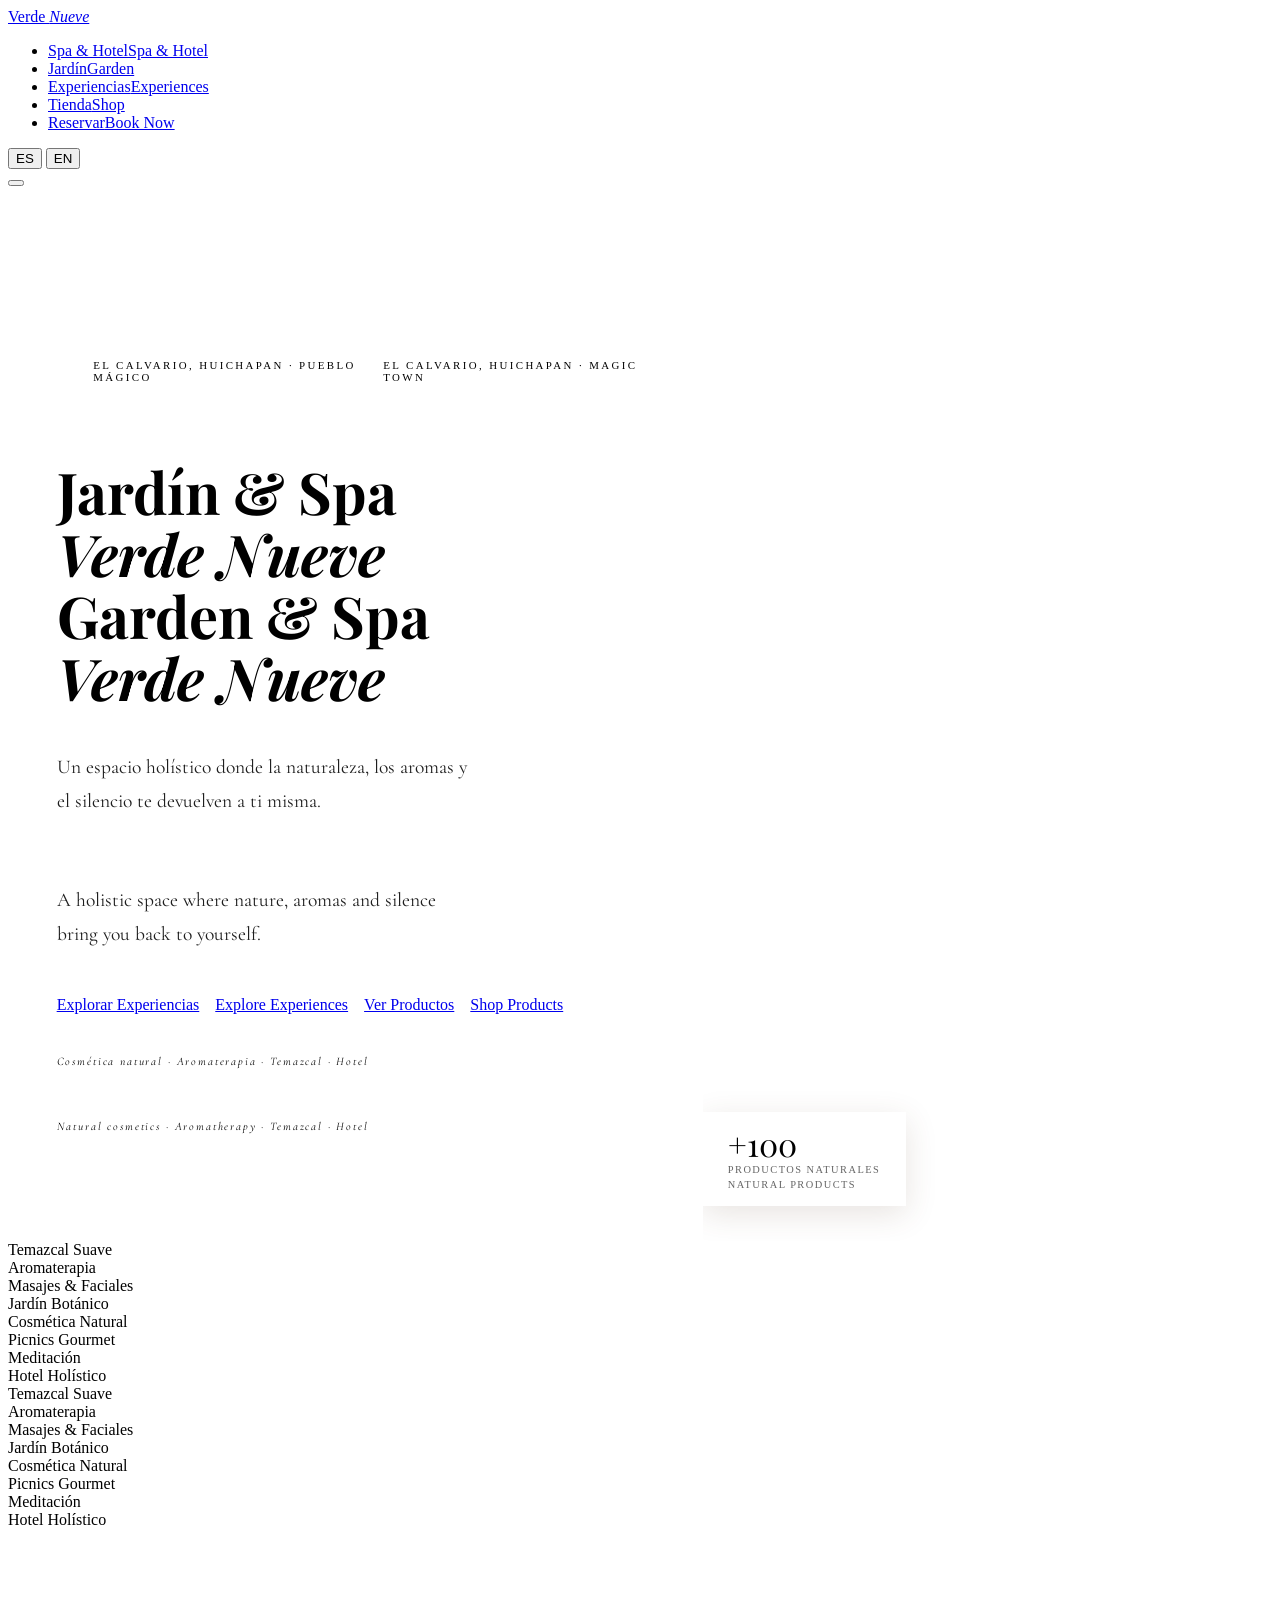
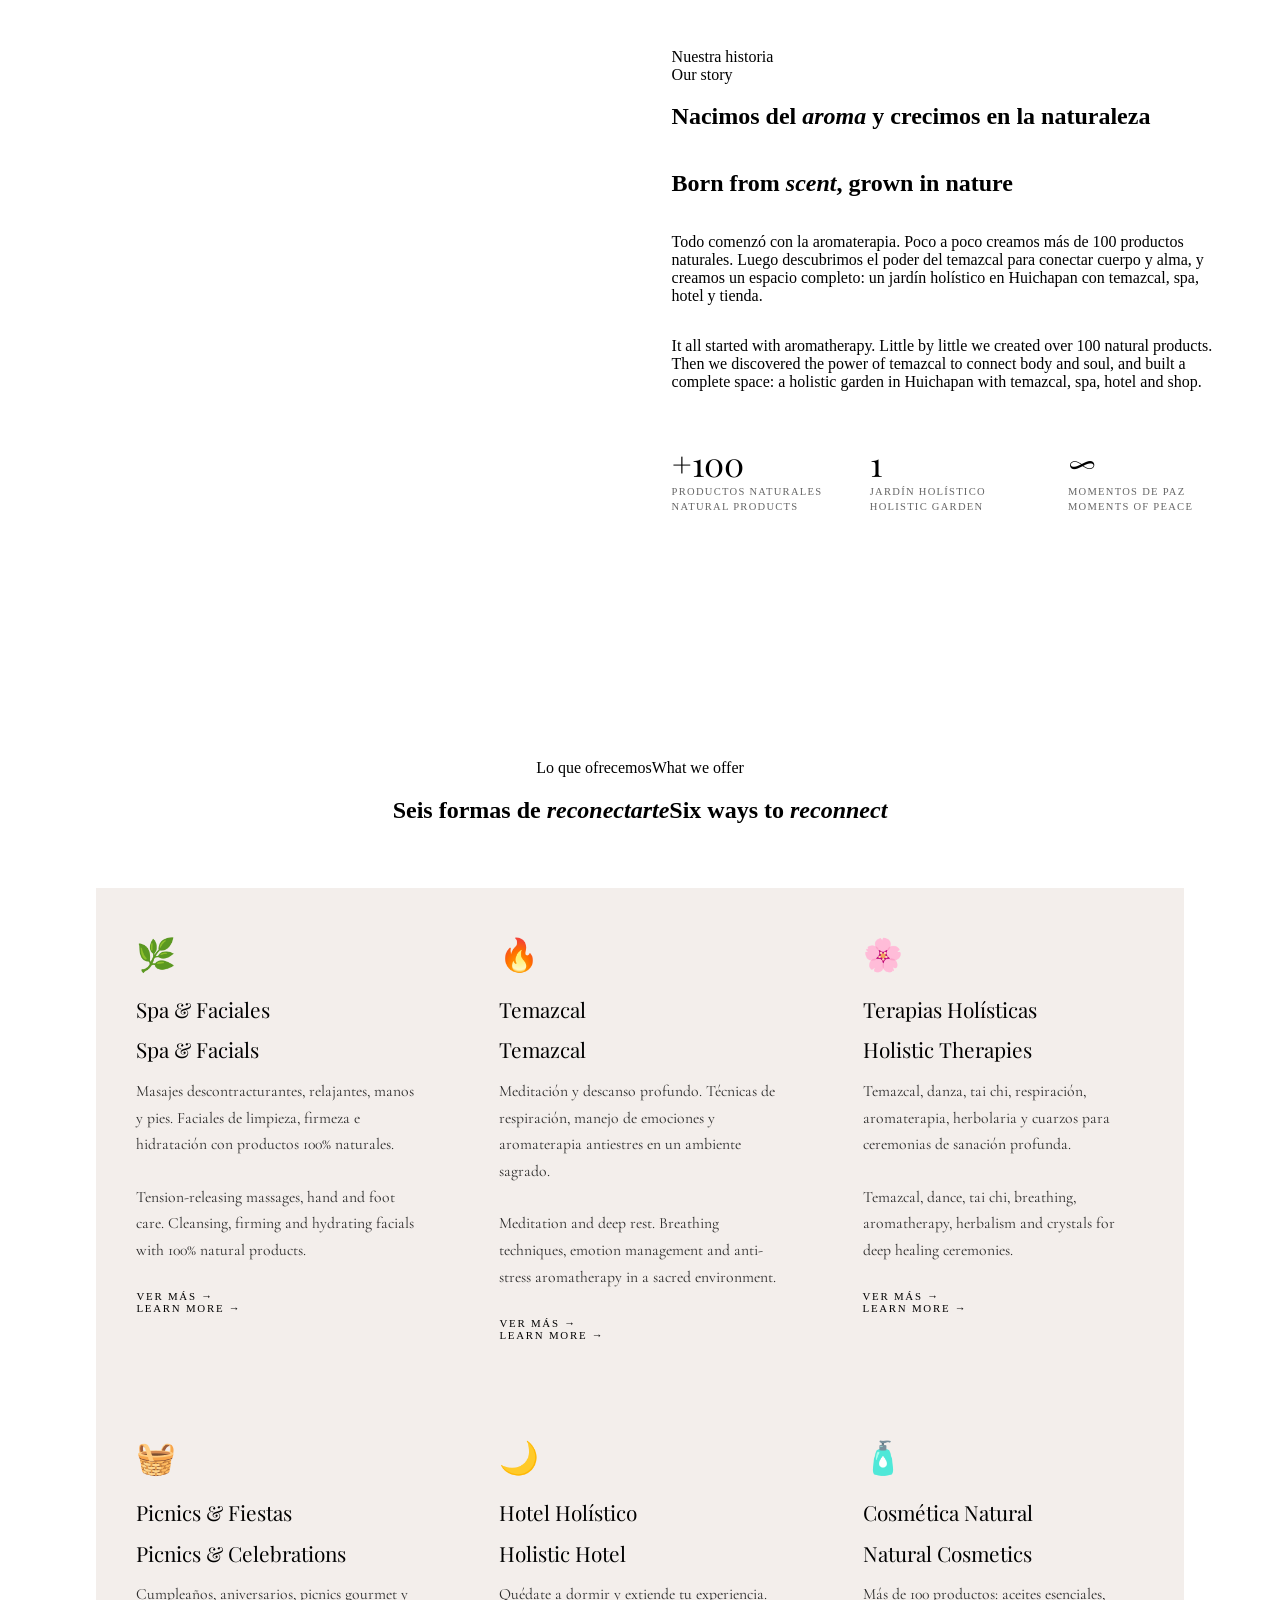
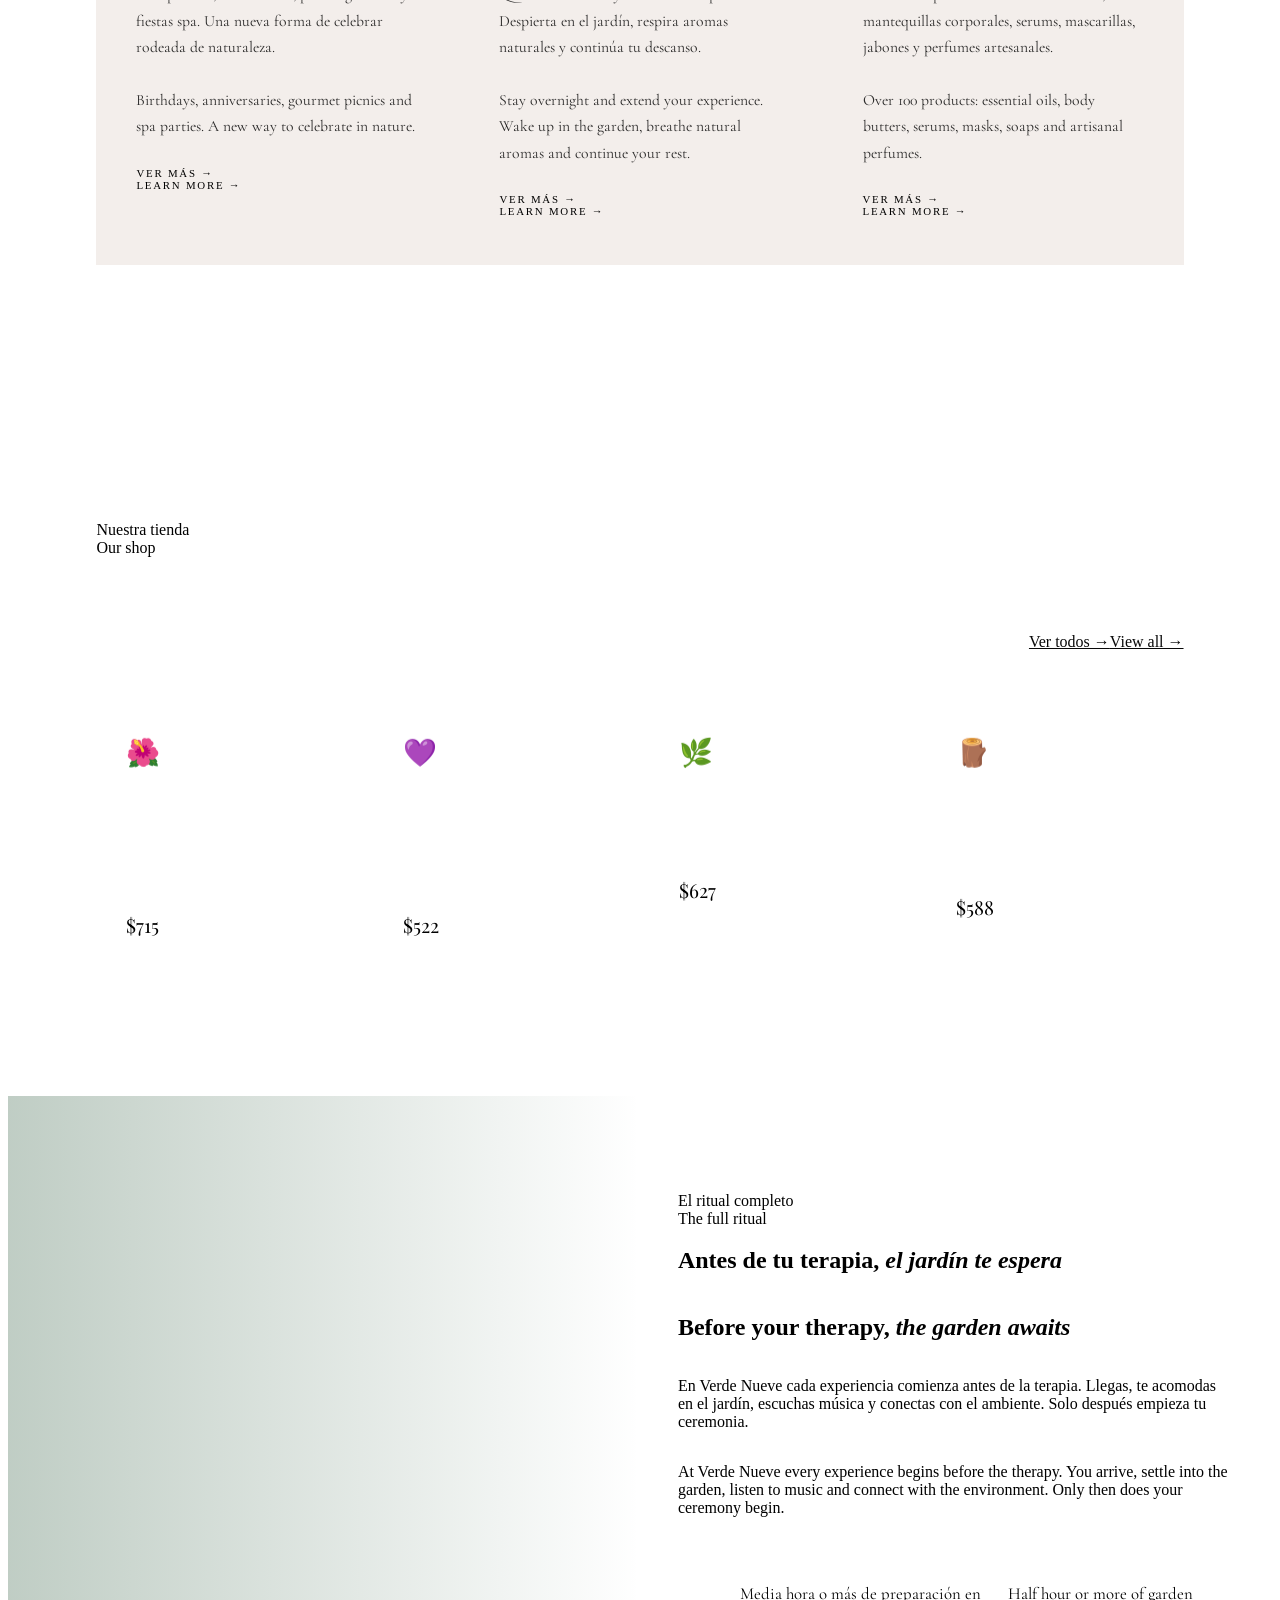
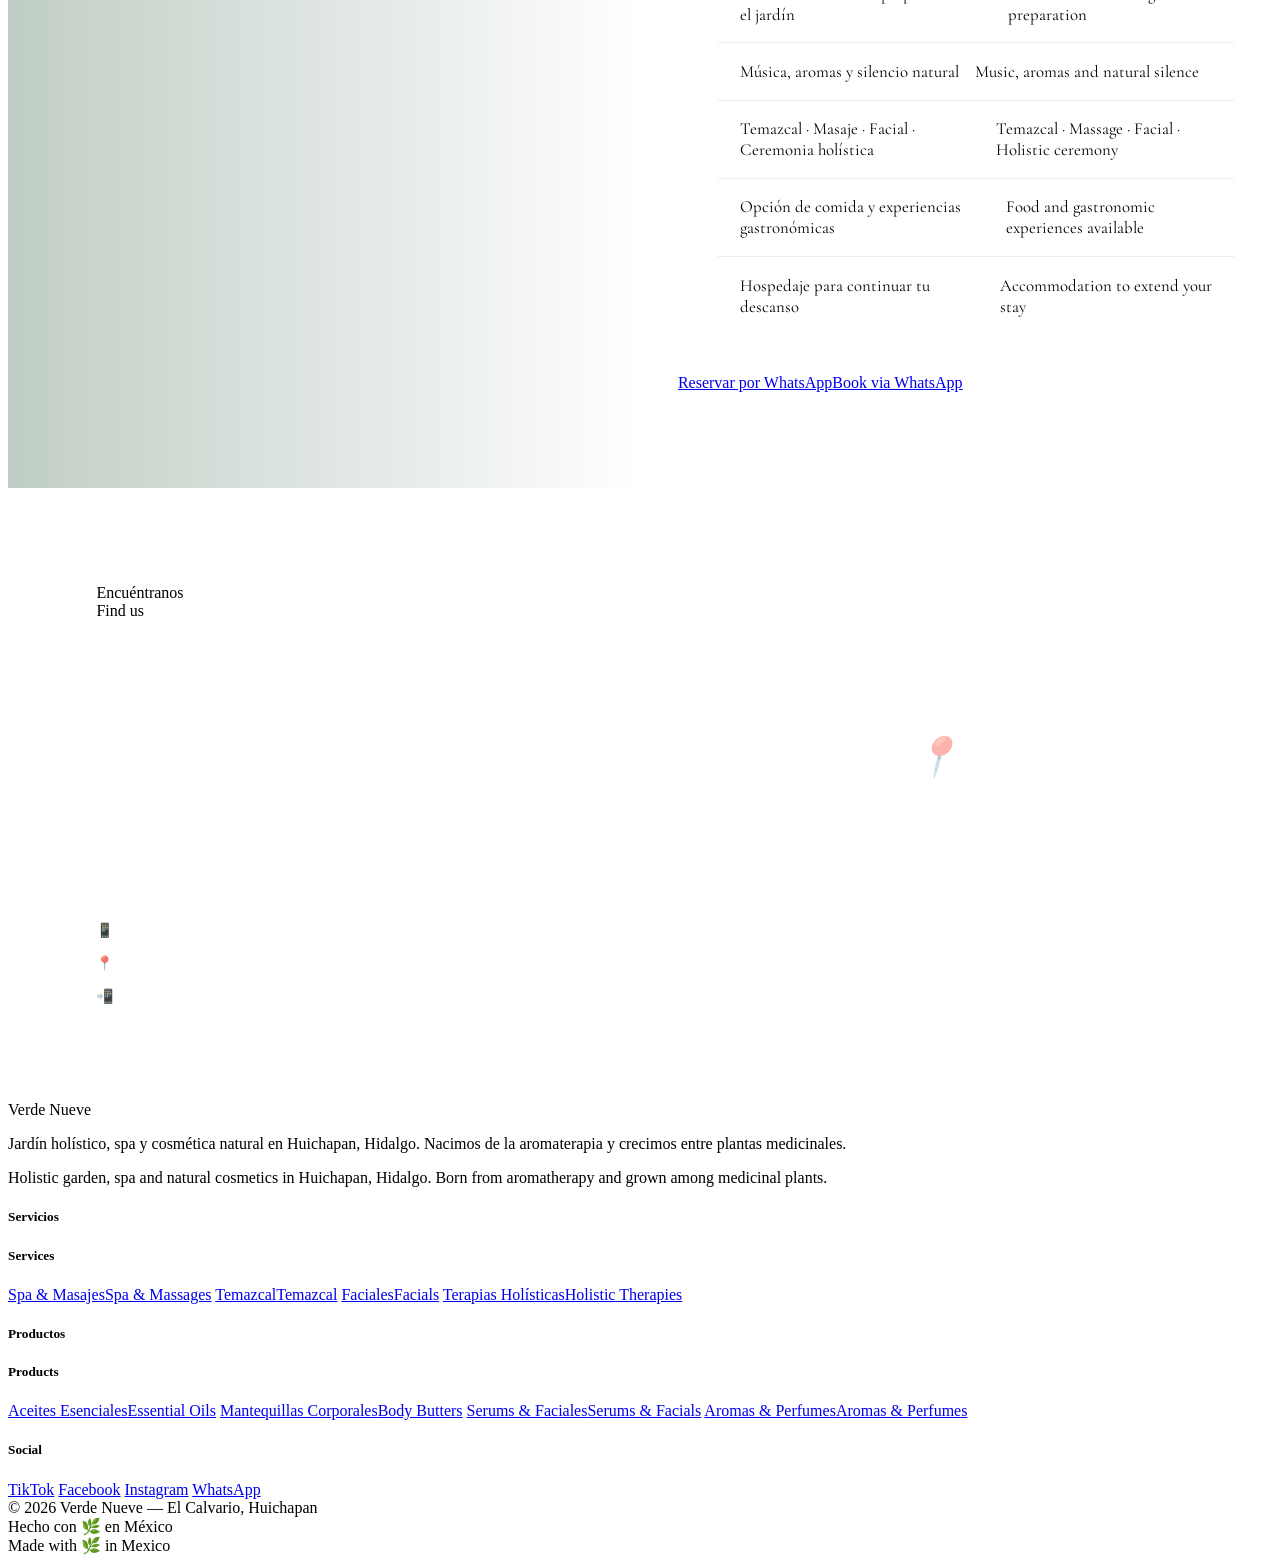
==== files/index.html @ ed1107f2 "Primer commit — Verde Nueve sitio completo con Supabase" ====
<!DOCTYPE html>
<html lang="es">
<head>
<meta charset="UTF-8">
<meta name="viewport" content="width=device-width, initial-scale=1.0">
<title>Verde Nueve — Jardín & Spa Holístico · Huichapan</title>
<link href="https://fonts.googleapis.com/css2?family=Playfair+Display:ital,wght@0,400;0,600;1,400;1,600&family=Cormorant+Garamond:ital,wght@0,300;0,400;1,300&family=Jost:wght@300;400;500&display=swap" rel="stylesheet">
<link rel="stylesheet" href="css/style.css">
<style>
  /* ── HERO ── */
  .hero { min-height: 100vh; display: grid; grid-template-columns: 55% 45%; padding-top: 76px; }
  .hero-left { display: flex; flex-direction: column; justify-content: center; padding: 6rem 4rem 6rem 7%; }
  .eyebrow { display: flex; align-items: center; gap: .8rem; font-size: .68rem; letter-spacing: .22em; text-transform: uppercase; color: var(--tierra); font-weight: 500; margin-bottom: 1.8rem; }
  .eyebrow::before { content: ''; display: inline-block; width: 28px; height: 1px; background: var(--tierra); }
  .hero-title { font-family: 'Playfair Display', serif; font-size: clamp(2.8rem, 4.5vw, 5rem); line-height: 1.08; color: var(--verde); margin-bottom: 1.4rem; }
  .hero-title em { display: block; font-style: italic; color: var(--tierra); }
  .hero-desc { font-family: 'Cormorant Garamond', serif; font-size: 1.22rem; line-height: 1.75; color: var(--cafe); opacity: .88; max-width: 420px; margin-bottom: 2.8rem; }
  .hero-btns { display: flex; gap: 1rem; flex-wrap: wrap; }
  .hero-tagline { margin-top: 2.5rem; font-size: .72rem; letter-spacing: .16em; color: var(--verde-palido); font-family: 'Cormorant Garamond', serif; font-style: italic; }
  .hero-right { position: relative; overflow: hidden; }
  .hero-mosaic { display: grid; grid-template-columns: 1fr 1fr; grid-template-rows: 60% 40%; height: 100%; gap: 4px; }
  .tile { overflow: hidden; background-size: cover; background-position: center; transition: transform .7s ease; }
  .tile:hover { transform: scale(1.04); }
  .tile-a { grid-column: 1; grid-row: 1/3; background-image: url('https://images.unsplash.com/photo-1600334089648-b0d9d3028eb2?w=700&q=80'); }
  .tile-b { background-image: url('https://images.unsplash.com/photo-1540555700478-4be289fbecef?w=500&q=80'); }
  .tile-c { background-image: url('https://images.unsplash.com/photo-1556760544-74068565f05c?w=500&q=80'); }
  .hero-pill { position: absolute; bottom: 2.2rem; left: -1px; background: var(--crema); border: 1px solid var(--arena); padding: 1rem 1.6rem; box-shadow: 0 8px 30px rgba(92,61,46,.14); z-index: 10; }
  .hero-pill .big { font-family: 'Playfair Display', serif; font-size: 2rem; color: var(--tierra); line-height: 1; }
  .hero-pill .small { font-size: .65rem; letter-spacing: .14em; text-transform: uppercase; color: var(--cafe); opacity: .6; margin-top: .25rem; }
  .hero-left .eyebrow   { animation: fadeUp .6s ease .1s both; }
  .hero-left .hero-title { animation: fadeUp .7s ease .2s both; }
  .hero-left .hero-desc  { animation: fadeUp .7s ease .35s both; }
  .hero-left .hero-btns  { animation: fadeUp .7s ease .5s both; }

  /* ── SOBRE ── */
  .sobre { display: grid; grid-template-columns: 1fr 1fr; min-height: 78vh; }
  .sobre-photo { background: url('https://images.unsplash.com/photo-1501854140801-50d01698950b?w=900&q=80') center/cover; position: relative; }
  .sobre-photo-tag { position: absolute; top: 2.5rem; right: 0; background: var(--tierra); color: #fff; padding: .7rem 1.4rem; font-size: .66rem; letter-spacing: .18em; text-transform: uppercase; }
  .sobre-text { background: var(--crema); padding: 6rem 6% 6rem 5%; display: flex; flex-direction: column; justify-content: center; }
  .stats-row { display: grid; grid-template-columns: repeat(3,1fr); gap: 2rem; margin-top: 2.5rem; }
  .stat-num { font-family: 'Playfair Display', serif; font-size: 2.1rem; color: var(--tierra); line-height: 1; }
  .stat-lab { font-size: .66rem; letter-spacing: .12em; text-transform: uppercase; color: var(--cafe); opacity: .6; margin-top: .3rem; }

  /* ── SERVICIOS ── */
  .servicios { padding: 8rem 7%; background: var(--hueso); }
  .servicios-header { text-align: center; margin-bottom: 4rem; }
  .service-grid { display: grid; grid-template-columns: repeat(3,1fr); gap: 2px; background: rgba(139,94,60,.1); }
  .service-card { background: var(--hueso); padding: 3rem 2.5rem; cursor: pointer; position: relative; overflow: hidden; text-decoration: none; color: inherit; display: block; }
  .service-card::before { content: ''; position: absolute; inset: 0; background: var(--verde); transform: scaleY(0); transform-origin: bottom; transition: transform .4s ease; z-index: 0; }
  .service-card:hover::before { transform: scaleY(1); }
  .service-card > * { position: relative; z-index: 1; }
  .service-card:hover .s-icon { color: var(--arena); }
  .service-card:hover .s-name { color: #fff; }
  .service-card:hover .s-desc { color: rgba(255,255,255,.72); opacity: 1; }
  .service-card:hover .s-more { color: var(--arena); }
  .s-icon { font-size: 2rem; margin-bottom: 1.3rem; color: var(--verde-palido); transition: color .35s; }
  .s-name { font-family: 'Playfair Display', serif; font-size: 1.3rem; color: var(--verde); margin-bottom: .8rem; transition: color .35s; }
  .s-desc { font-family: 'Cormorant Garamond', serif; font-size: .98rem; line-height: 1.7; color: var(--cafe); opacity: .82; margin-bottom: 1.6rem; transition: color .35s; }
  .s-more { font-size: .68rem; letter-spacing: .16em; text-transform: uppercase; color: var(--tierra); transition: color .35s; }

  /* ── PRODUCTOS ── */
  .productos { background: var(--verde); padding: 8rem 7%; position: relative; overflow: hidden; }
  .productos::after { content: ''; position: absolute; top: -80px; right: -80px; width: 400px; height: 400px; border-radius: 50%; background: rgba(255,255,255,.03); pointer-events: none; }
  .productos-header { display: flex; justify-content: space-between; align-items: flex-end; margin-bottom: 3.5rem; }
  .productos-header .section-eyebrow { color: var(--arena); }
  .productos-header .section-eyebrow::before { background: var(--arena); }
  .productos-header .section-title { color: #fff; margin-bottom: 0; }
  .productos-header .section-title em { color: var(--arena); }
  .prod-grid { display: grid; grid-template-columns: repeat(4,1fr); gap: 1.2rem; }
  .prod-card { background: rgba(255,255,255,.06); border: 1px solid rgba(255,255,255,.1); padding: 1.8rem; cursor: pointer; transition: all .3s; }
  .prod-card:hover { background: rgba(255,255,255,.12); transform: translateY(-4px); }
  .prod-emoji { font-size: 1.7rem; margin-bottom: .9rem; }
  .prod-name { font-family: 'Playfair Display', serif; font-size: 1rem; color: #fff; margin-bottom: .4rem; }
  .prod-uso { font-size: .72rem; color: rgba(255,255,255,.52); line-height: 1.5; margin-bottom: 1rem; }
  .prod-price { font-family: 'Playfair Display', serif; font-size: 1.2rem; color: var(--arena); }

  /* ── EXPERIENCIA ── */
  .experiencia { display: grid; grid-template-columns: 1fr 1fr; min-height: 68vh; }
  .exp-photo { background: url('https://images.unsplash.com/photo-1544161515-4ab6ce6db874?w=900&q=80') center/cover; position: relative; }
  .exp-photo::after { content: ''; position: absolute; inset: 0; background: linear-gradient(to right, rgba(45,90,61,.3), transparent); }
  .exp-text { background: var(--crema); padding: 6rem 6%; display: flex; flex-direction: column; justify-content: center; }
  .ritual-list { list-style: none; margin: 2rem 0 2.5rem; }
  .ritual-list li { display: flex; align-items: flex-start; gap: 1rem; padding: 1.1rem 0; border-bottom: 1px solid rgba(139,94,60,.12); font-family: 'Cormorant Garamond', serif; font-size: 1.05rem; color: var(--cafe); }
  .ritual-list li:last-child { border-bottom: none; }
  .ritual-dot { width: 6px; height: 6px; border-radius: 50%; background: var(--tierra); margin-top: 8px; flex-shrink: 0; }

  /* ── CONTACTO ── */
  .contacto { background: var(--cafe); display: grid; grid-template-columns: 1fr 1fr; gap: 6rem; padding: 6rem 7%; align-items: center; }
  .contacto .section-eyebrow { color: var(--arena); }
  .contacto .section-eyebrow::before { background: var(--arena); }
  .contacto .section-title { color: #fff; }
  .contacto .section-title em { color: var(--arena); }
  .contact-desc { font-family: 'Cormorant Garamond', serif; font-size: 1.08rem; color: rgba(255,255,255,.68); line-height: 1.8; margin-bottom: 2rem; }
  .contact-items { display: flex; flex-direction: column; gap: 1rem; }
  .contact-item { display: flex; align-items: center; gap: 1rem; color: rgba(255,255,255,.75); font-size: .88rem; }
  .map-box { height: 320px; border: 1px solid rgba(255,255,255,.1); background: rgba(255,255,255,.04); display: flex; flex-direction: column; align-items: center; justify-content: center; gap: 1rem; cursor: pointer; transition: all .3s; border-radius: 2px; color: rgba(255,255,255,.4); font-family: 'Cormorant Garamond', serif; font-style: italic; font-size: 1.05rem; }
  .map-box:hover { background: rgba(255,255,255,.08); color: rgba(255,255,255,.75); }
  .map-box .pin { font-size: 2.4rem; }

  /* ── RESPONSIVE ── */
  @media (max-width: 900px) {
    .hero, .sobre, .experiencia, .contacto { grid-template-columns: 1fr; }
    .hero-right { min-height: 55vw; }
    .hero-left { padding: 4rem 6%; }
    .service-grid { grid-template-columns: 1fr 1fr; }
    .prod-grid { grid-template-columns: 1fr 1fr; }
  }
  @media (max-width: 600px) {
    .service-grid, .prod-grid { grid-template-columns: 1fr; }
  }
</style>
</head>
<body>

<!-- ── NAV ── -->
<nav>
  <a href="index.html" class="nav-logo">Verde <em>Nueve</em></a>
  <ul class="nav-links">
    <li><a href="spa-hotel.html" class="es">Spa & Hotel</a><a href="spa-hotel.html" class="en">Spa & Hotel</a></li>
    <li><a href="jardin.html" class="es">Jardín</a><a href="jardin.html" class="en">Garden</a></li>
    <li><a href="experiencias.html" class="es">Experiencias</a><a href="experiencias.html" class="en">Experiences</a></li>
    <li><a href="tienda.html" class="es">Tienda</a><a href="tienda.html" class="en">Shop</a></li>
    <li><a href="https://wa.me/5554071775" class="btn-reservar es">Reservar</a><a href="https://wa.me/5554071775" class="btn-reservar en">Book Now</a></li>
  </ul>
  <div class="lang-toggle">
    <button data-lang="es" onclick="setLang('es')">ES</button>
    <button data-lang="en" onclick="setLang('en')">EN</button>
  </div>
  <button class="nav-burger" aria-label="Menú"><span></span><span></span><span></span></button>
</nav>

<!-- ── HERO ── -->
<section class="hero">
  <div class="hero-left">
    <div class="eyebrow">
      <span class="es" data-vn="hero.eyebrow_es">El Calvario, Huichapan · Pueblo Mágico</span>
      <span class="en" data-vn="hero.eyebrow_en">El Calvario, Huichapan · Magic Town</span>
    </div>
    <h1 class="hero-title">
      <span class="es" data-vn="hero.title_es">Jardín & Spa<em>Verde Nueve</em></span>
      <span class="en" data-vn="hero.title_en">Garden & Spa<em>Verde Nueve</em></span>
    </h1>
    <p class="hero-desc es" data-vn="hero.desc_es">Un espacio holístico donde la naturaleza, los aromas y el silencio te devuelven a ti misma.</p>
    <p class="hero-desc en" data-vn="hero.desc_en">A holistic space where nature, aromas and silence bring you back to yourself.</p>
    <div class="hero-btns">
      <a href="experiencias.html" class="btn-prim es">Explorar Experiencias</a>
      <a href="experiencias.html" class="btn-prim en">Explore Experiences</a>
      <a href="tienda.html" class="btn-ghost es">Ver Productos</a>
      <a href="tienda.html" class="btn-ghost en">Shop Products</a>
    </div>
    <p class="hero-tagline es" data-vn="hero.tagline_es">Cosmética natural · Aromaterapia · Temazcal · Hotel</p>
    <p class="hero-tagline en" data-vn="hero.tagline_en">Natural cosmetics · Aromatherapy · Temazcal · Hotel</p>
  </div>
  <div class="hero-right">
    <div class="hero-mosaic">
      <div class="tile tile-a"></div>
      <div class="tile tile-b"></div>
      <div class="tile tile-c"></div>
    </div>
    <div class="hero-pill">
      <div class="big">+100</div>
      <div class="small es">Productos naturales</div>
      <div class="small en">Natural products</div>
    </div>
  </div>
</section>

<!-- ── MARQUEE ── -->
<div class="marquee-wrap">
  <div class="marquee-track">
    <div class="marquee-item">Temazcal Suave</div><div class="marquee-item">Aromaterapia</div>
    <div class="marquee-item">Masajes &amp; Faciales</div><div class="marquee-item">Jardín Botánico</div>
    <div class="marquee-item">Cosmética Natural</div><div class="marquee-item">Picnics Gourmet</div>
    <div class="marquee-item">Meditación</div><div class="marquee-item">Hotel Holístico</div>
    <div class="marquee-item">Temazcal Suave</div><div class="marquee-item">Aromaterapia</div>
    <div class="marquee-item">Masajes &amp; Faciales</div><div class="marquee-item">Jardín Botánico</div>
    <div class="marquee-item">Cosmética Natural</div><div class="marquee-item">Picnics Gourmet</div>
    <div class="marquee-item">Meditación</div><div class="marquee-item">Hotel Holístico</div>
  </div>
</div>

<!-- ── SOBRE ── -->
<section class="sobre" id="sobre">
  <div class="sobre-photo">
    <div class="sobre-photo-tag es">Desde Huichapan</div>
    <div class="sobre-photo-tag en">From Huichapan</div>
  </div>
  <div class="sobre-text">
    <div class="section-eyebrow es fade-up">Nuestra historia</div>
    <div class="section-eyebrow en fade-up">Our story</div>
    <h2 class="section-title fade-up es">Nacimos del <em>aroma</em> y crecimos en la naturaleza</h2>
    <h2 class="section-title fade-up en">Born from <em>scent</em>, grown in nature</h2>
    <p class="section-body fade-up es">Todo comenzó con la aromaterapia. Poco a poco creamos más de 100 productos naturales. Luego descubrimos el poder del temazcal para conectar cuerpo y alma, y creamos un espacio completo: un jardín holístico en Huichapan con temazcal, spa, hotel y tienda.</p>
    <p class="section-body fade-up en">It all started with aromatherapy. Little by little we created over 100 natural products. Then we discovered the power of temazcal to connect body and soul, and built a complete space: a holistic garden in Huichapan with temazcal, spa, hotel and shop.</p>
    <div class="stats-row fade-up">
      <div><div class="stat-num">+100</div><div class="stat-lab es">Productos naturales</div><div class="stat-lab en">Natural products</div></div>
      <div><div class="stat-num">1</div><div class="stat-lab es">Jardín holístico</div><div class="stat-lab en">Holistic garden</div></div>
      <div><div class="stat-num">∞</div><div class="stat-lab es">Momentos de paz</div><div class="stat-lab en">Moments of peace</div></div>
    </div>
  </div>
</section>

<!-- ── SERVICIOS ── -->
<section class="servicios" id="servicios">
  <div class="servicios-header">
    <div class="section-eyebrow fade-up" style="justify-content:center"><span class="es">Lo que ofrecemos</span><span class="en">What we offer</span></div>
    <h2 class="section-title fade-up" style="text-align:center"><span class="es">Seis formas de <em>reconectarte</em></span><span class="en">Six ways to <em>reconnect</em></span></h2>
  </div>
  <div class="service-grid">
    <a href="spa-hotel.html" class="service-card"><div class="s-icon">🌿</div><div class="s-name es">Spa & Faciales</div><div class="s-name en">Spa & Facials</div><p class="s-desc es">Masajes descontracturantes, relajantes, manos y pies. Faciales de limpieza, firmeza e hidratación con productos 100% naturales.</p><p class="s-desc en">Tension-releasing massages, hand and foot care. Cleansing, firming and hydrating facials with 100% natural products.</p><div class="s-more es">Ver más →</div><div class="s-more en">Learn more →</div></a>
    <a href="experiencias.html" class="service-card"><div class="s-icon">🔥</div><div class="s-name es">Temazcal</div><div class="s-name en">Temazcal</div><p class="s-desc es">Meditación y descanso profundo. Técnicas de respiración, manejo de emociones y aromaterapia antiestres en un ambiente sagrado.</p><p class="s-desc en">Meditation and deep rest. Breathing techniques, emotion management and anti-stress aromatherapy in a sacred environment.</p><div class="s-more es">Ver más →</div><div class="s-more en">Learn more →</div></a>
    <a href="experiencias.html" class="service-card"><div class="s-icon">🌸</div><div class="s-name es">Terapias Holísticas</div><div class="s-name en">Holistic Therapies</div><p class="s-desc es">Temazcal, danza, tai chi, respiración, aromaterapia, herbolaria y cuarzos para ceremonias de sanación profunda.</p><p class="s-desc en">Temazcal, dance, tai chi, breathing, aromatherapy, herbalism and crystals for deep healing ceremonies.</p><div class="s-more es">Ver más →</div><div class="s-more en">Learn more →</div></a>
    <a href="experiencias.html" class="service-card"><div class="s-icon">🧺</div><div class="s-name es">Picnics & Fiestas</div><div class="s-name en">Picnics & Celebrations</div><p class="s-desc es">Cumpleaños, aniversarios, picnics gourmet y fiestas spa. Una nueva forma de celebrar rodeada de naturaleza.</p><p class="s-desc en">Birthdays, anniversaries, gourmet picnics and spa parties. A new way to celebrate in nature.</p><div class="s-more es">Ver más →</div><div class="s-more en">Learn more →</div></a>
    <a href="spa-hotel.html" class="service-card"><div class="s-icon">🌙</div><div class="s-name es">Hotel Holístico</div><div class="s-name en">Holistic Hotel</div><p class="s-desc es">Quédate a dormir y extiende tu experiencia. Despierta en el jardín, respira aromas naturales y continúa tu descanso.</p><p class="s-desc en">Stay overnight and extend your experience. Wake up in the garden, breathe natural aromas and continue your rest.</p><div class="s-more es">Ver más →</div><div class="s-more en">Learn more →</div></a>
    <a href="tienda.html" class="service-card"><div class="s-icon">🧴</div><div class="s-name es">Cosmética Natural</div><div class="s-name en">Natural Cosmetics</div><p class="s-desc es">Más de 100 productos: aceites esenciales, mantequillas corporales, serums, mascarillas, jabones y perfumes artesanales.</p><p class="s-desc en">Over 100 products: essential oils, body butters, serums, masks, soaps and artisanal perfumes.</p><div class="s-more es">Ver más →</div><div class="s-more en">Learn more →</div></a>
  </div>
</section>

<!-- ── PRODUCTOS DESTACADOS ── -->
<section class="productos" id="tienda">
  <div class="productos-header">
    <div>
      <div class="section-eyebrow es">Nuestra tienda</div>
      <div class="section-eyebrow en">Our shop</div>
      <h2 class="section-title es">Aceites esenciales <em>destacados</em></h2>
      <h2 class="section-title en">Featured <em>essential oils</em></h2>
    </div>
    <a href="tienda.html" class="btn-ghost" style="border-color:var(--arena);color:var(--arena)"><span class="es">Ver todos →</span><span class="en">View all →</span></a>
  </div>
  <div class="prod-grid">
    <div class="prod-card"><div class="prod-emoji">🌺</div><div class="prod-name">Ylang Ylang</div><div class="prod-uso es">Equilibrante, ansiedad, menopausia, piel madura</div><div class="prod-uso en">Balancing, anxiety, menopause, mature skin</div><div class="prod-price">$715</div></div>
    <div class="prod-card"><div class="prod-emoji">💜</div><div class="prod-name">Lavanda</div><div class="prod-uso es">Ansiedad, quemaduras, depresión, repelente</div><div class="prod-uso en">Anxiety, burns, depression, insect repellent</div><div class="prod-price">$522</div></div>
    <div class="prod-card"><div class="prod-emoji">🌿</div><div class="prod-name">Pachulí</div><div class="prod-uso es">Afrodisiaco, libido, meditación, dermatitis</div><div class="prod-uso en">Aphrodisiac, libido, meditation, dermatitis</div><div class="prod-price">$627</div></div>
    <div class="prod-card"><div class="prod-emoji">🪵</div><div class="prod-name">Mirra</div><div class="prod-uso es">Cosmética, antioxidante, sistema inmunológico</div><div class="prod-uso en">Cosmetics, antioxidant, immune system</div><div class="prod-price">$588</div></div>
  </div>
</section>

<!-- ── EXPERIENCIA RITUAL ── -->
<section class="experiencia" id="experiencias">
  <div class="exp-photo"></div>
  <div class="exp-text">
    <div class="section-eyebrow fade-up es">El ritual completo</div>
    <div class="section-eyebrow fade-up en">The full ritual</div>
    <h2 class="section-title fade-up es">Antes de tu terapia, <em>el jardín te espera</em></h2>
    <h2 class="section-title fade-up en">Before your therapy, <em>the garden awaits</em></h2>
    <p class="section-body fade-up es">En Verde Nueve cada experiencia comienza antes de la terapia. Llegas, te acomodas en el jardín, escuchas música y conectas con el ambiente. Solo después empieza tu ceremonia.</p>
    <p class="section-body fade-up en">At Verde Nueve every experience begins before the therapy. You arrive, settle into the garden, listen to music and connect with the environment. Only then does your ceremony begin.</p>
    <ul class="ritual-list">
      <li><div class="ritual-dot"></div><span class="es">Media hora o más de preparación en el jardín</span><span class="en">Half hour or more of garden preparation</span></li>
      <li><div class="ritual-dot"></div><span class="es">Música, aromas y silencio natural</span><span class="en">Music, aromas and natural silence</span></li>
      <li><div class="ritual-dot"></div><span class="es">Temazcal · Masaje · Facial · Ceremonia holística</span><span class="en">Temazcal · Massage · Facial · Holistic ceremony</span></li>
      <li><div class="ritual-dot"></div><span class="es">Opción de comida y experiencias gastronómicas</span><span class="en">Food and gastronomic experiences available</span></li>
      <li><div class="ritual-dot"></div><span class="es">Hospedaje para continuar tu descanso</span><span class="en">Accommodation to extend your stay</span></li>
    </ul>
    <a href="https://wa.me/5554071775" class="btn-prim" style="align-self:flex-start"><span class="es">Reservar por WhatsApp</span><span class="en">Book via WhatsApp</span></a>
  </div>
</section>

<!-- ── CONTACTO ── -->
<section class="contacto" id="contacto">
  <div>
    <div class="section-eyebrow es">Encuéntranos</div>
    <div class="section-eyebrow en">Find us</div>
    <h2 class="section-title es">En el corazón de un <em>pueblo mágico</em></h2>
    <h2 class="section-title en">In the heart of a <em>magic town</em></h2>
    <p class="contact-desc es">El Calvario, Huichapan, Hidalgo. Un jardín holístico rodeado de plantas medicinales, aromas y silencio — a unas horas de la Ciudad de México.</p>
    <p class="contact-desc en">El Calvario, Huichapan, Hidalgo. A holistic garden surrounded by medicinal plants, aromas and silence — a few hours from Mexico City.</p>
    <div class="contact-items">
      <div class="contact-item"><span>📱</span>(55) 5407 1775 — WhatsApp</div>
      <div class="contact-item"><span>📍</span>El Calvario, Huichapan, Hidalgo</div>
      <div class="contact-item"><span>📲</span>@VerdeNueve — TikTok · Facebook · Instagram</div>
    </div>
  </div>
  <div class="map-box" onclick="window.open('https://maps.google.com/?q=Huichapan+Hidalgo','_blank')">
    <div class="pin">📍</div>
    <span class="es">Ver en Google Maps</span>
    <span class="en">View on Google Maps</span>
  </div>
</section>

<!-- ── FOOTER ── -->
<footer>
  <div class="footer-grid">
    <div>
      <div class="footer-brand">Verde Nueve</div>
      <p class="footer-bio es">Jardín holístico, spa y cosmética natural en Huichapan, Hidalgo. Nacimos de la aromaterapia y crecimos entre plantas medicinales.</p>
      <p class="footer-bio en">Holistic garden, spa and natural cosmetics in Huichapan, Hidalgo. Born from aromatherapy and grown among medicinal plants.</p>
    </div>
    <div class="footer-col">
      <h5 class="es">Servicios</h5><h5 class="en">Services</h5>
      <a href="spa-hotel.html"><span class="es">Spa & Masajes</span><span class="en">Spa & Massages</span></a>
      <a href="experiencias.html"><span class="es">Temazcal</span><span class="en">Temazcal</span></a>
      <a href="spa-hotel.html"><span class="es">Faciales</span><span class="en">Facials</span></a>
      <a href="experiencias.html"><span class="es">Terapias Holísticas</span><span class="en">Holistic Therapies</span></a>
    </div>
    <div class="footer-col">
      <h5 class="es">Productos</h5><h5 class="en">Products</h5>
      <a href="tienda.html"><span class="es">Aceites Esenciales</span><span class="en">Essential Oils</span></a>
      <a href="tienda.html"><span class="es">Mantequillas Corporales</span><span class="en">Body Butters</span></a>
      <a href="tienda.html"><span class="es">Serums & Faciales</span><span class="en">Serums & Facials</span></a>
      <a href="tienda.html"><span class="es">Aromas & Perfumes</span><span class="en">Aromas & Perfumes</span></a>
    </div>
    <div class="footer-col">
      <h5>Social</h5>
      <a href="#">TikTok</a>
      <a href="#">Facebook</a>
      <a href="#">Instagram</a>
      <a href="https://wa.me/5554071775">WhatsApp</a>
    </div>
  </div>
  <div class="footer-bottom">
    <div>© 2026 Verde Nueve — El Calvario, Huichapan</div>
    <div class="es">Hecho con 🌿 en México</div>
    <div class="en">Made with 🌿 in Mexico</div>
  </div>
</footer>


<script src="js/main.js"></script>
</body>
</html>
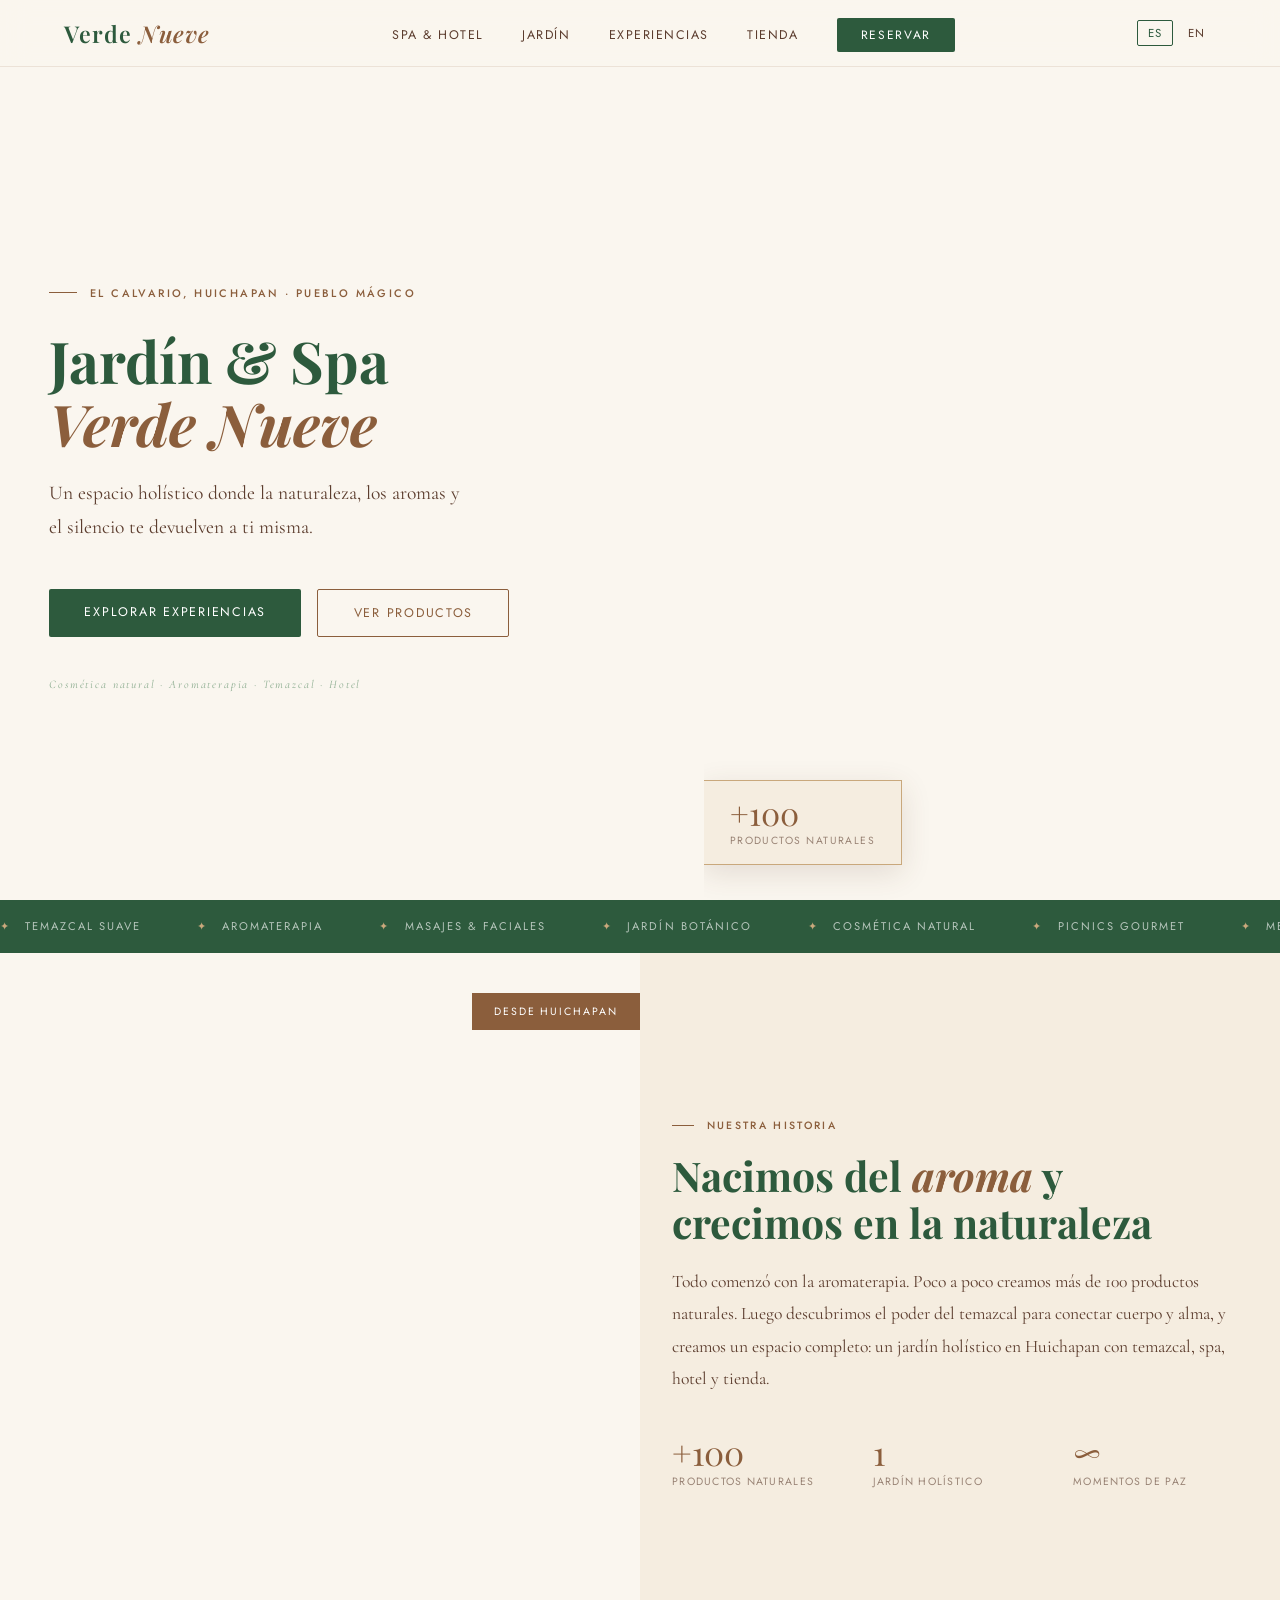
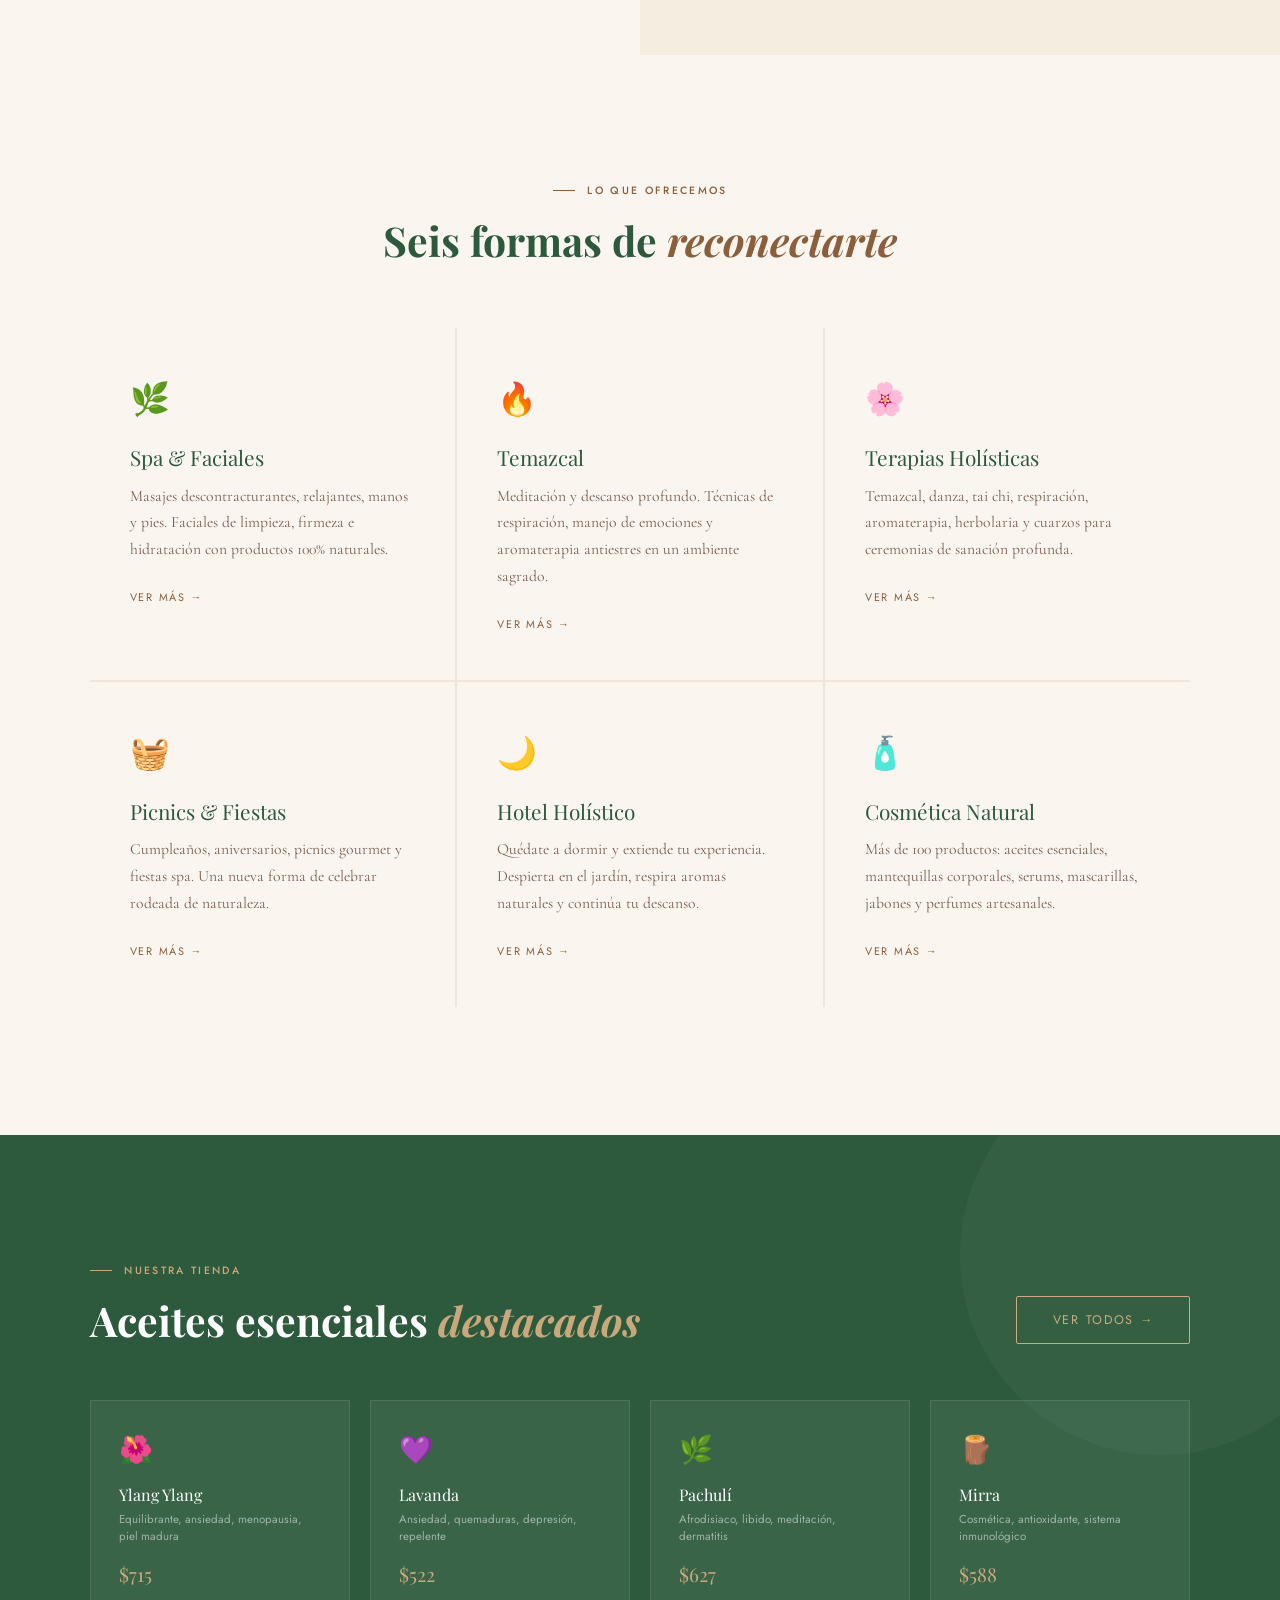
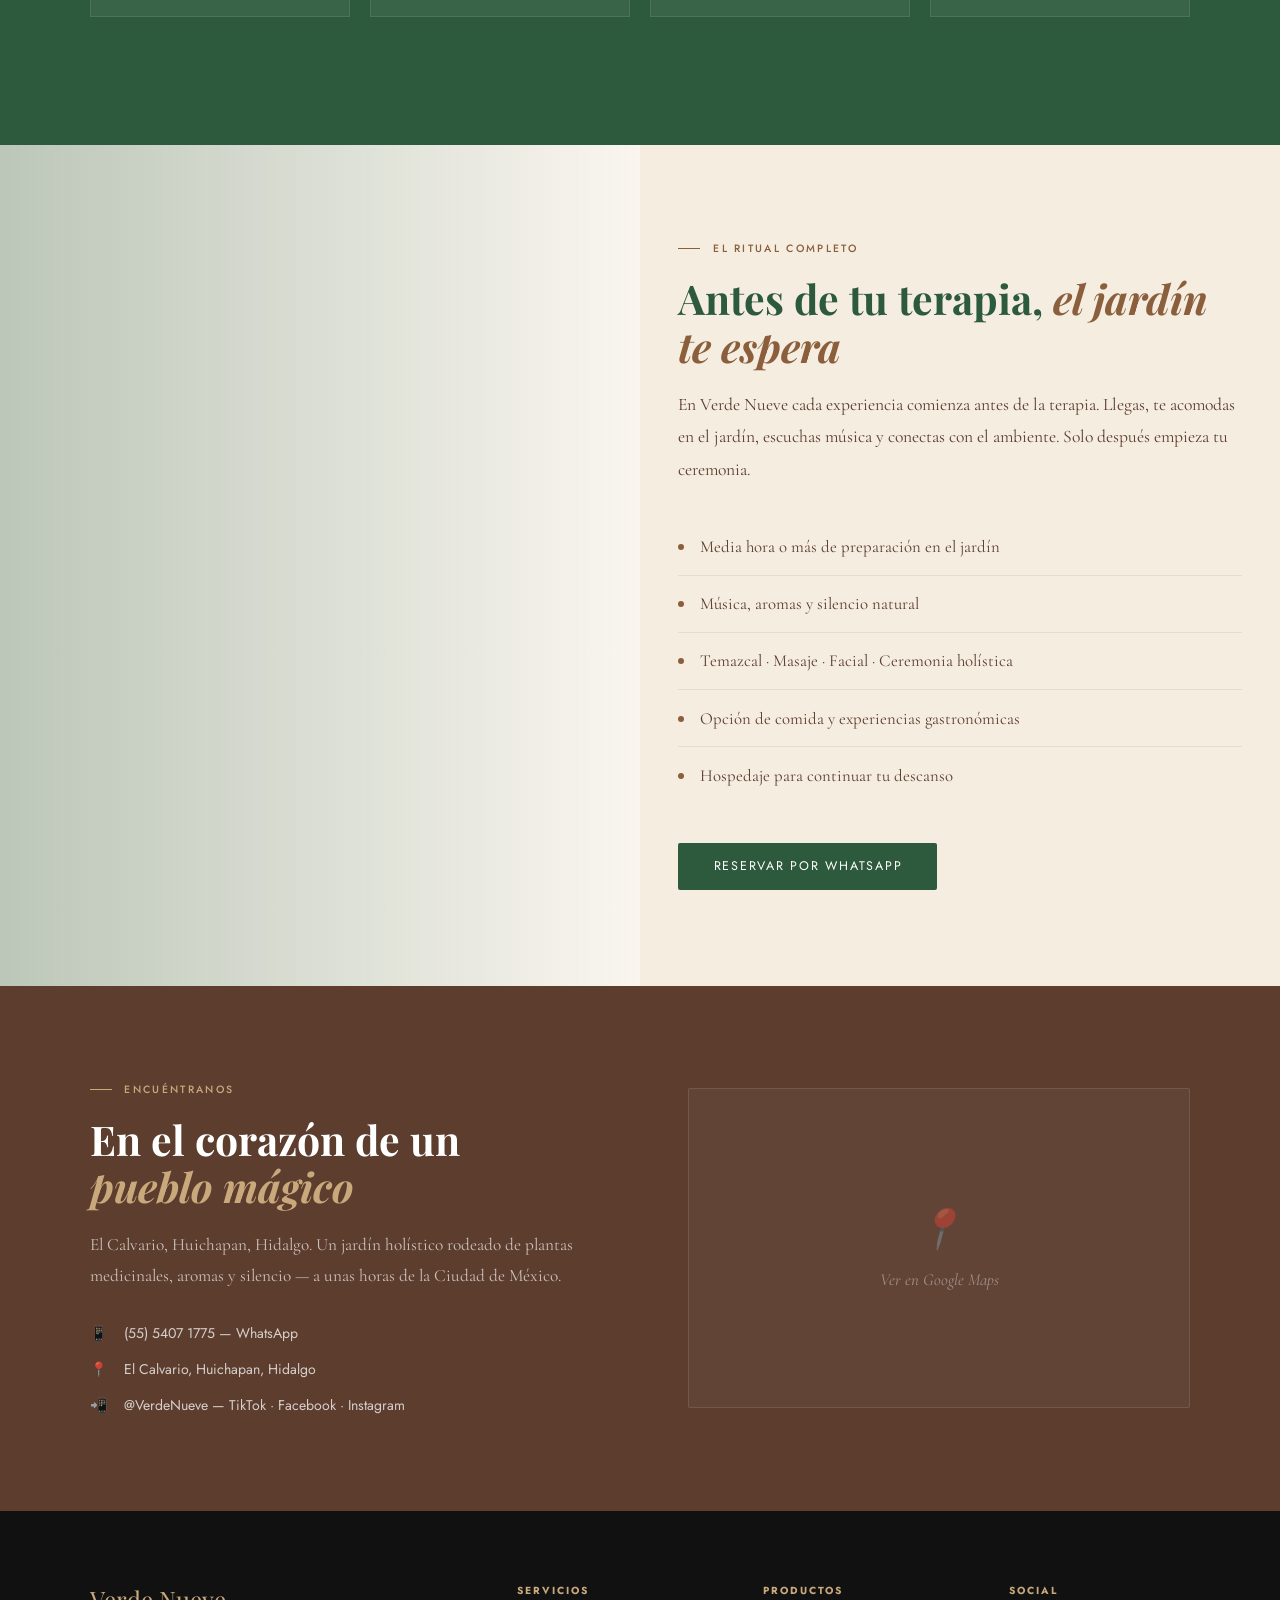
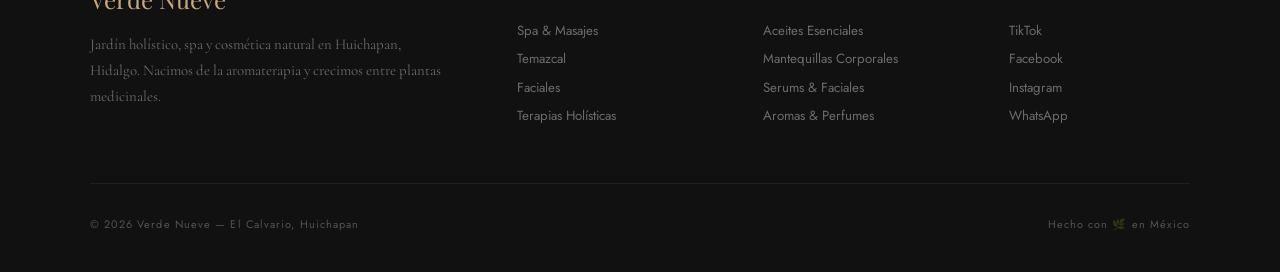
==== commit e95dd68c: "Fix rutas css y js" ====
--- a/files/index.html
+++ b/files/index.html
@@ -5,7 +5,7 @@
 <meta name="viewport" content="width=device-width, initial-scale=1.0">
 <title>Verde Nueve — Jardín & Spa Holístico · Huichapan</title>
 <link href="https://fonts.googleapis.com/css2?family=Playfair+Display:ital,wght@0,400;0,600;1,400;1,600&family=Cormorant+Garamond:ital,wght@0,300;0,400;1,300&family=Jost:wght@300;400;500&display=swap" rel="stylesheet">
-<link rel="stylesheet" href="css/style.css">
+<link rel="stylesheet" href="style.css">
 <style>
   /* ── HERO ── */
   .hero { min-height: 100vh; display: grid; grid-template-columns: 55% 45%; padding-top: 76px; }
@@ -316,6 +316,6 @@
 </footer>
 
 
-<script src="js/main.js"></script>
+<script src="main.js"></script>
 </body>
 </html>
--- a/files/style.css
+++ b/files/style.css
@@ -0,0 +1,219 @@
+/* ═══════════════════════════════════════════
+   VERDE NUEVE — Estilos globales compartidos
+   ═══════════════════════════════════════════ */
+
+/* ── VARIABLES ── */
+:root {
+  --verde:        #2d5a3d;
+  --verde-claro:  #4a7c5f;
+  --verde-palido: #8aab8e;
+  --tierra:       #8b5e3c;
+  --arena:        #c9a87c;
+  --crema:        #f5ede0;
+  --hueso:        #faf6ef;
+  --cafe:         #5c3d2e;
+  --blanco:       #fff;
+}
+
+/* ── RESET ── */
+*, *::before, *::after { margin: 0; padding: 0; box-sizing: border-box; }
+html { scroll-behavior: smooth; }
+body {
+  font-family: 'Jost', sans-serif;
+  background: var(--hueso);
+  color: var(--cafe);
+  overflow-x: hidden;
+}
+
+/* ── LANGUAGE SWITCH ── */
+body.lang-es .en { display: none !important; }
+body.lang-en .es { display: none !important; }
+
+/* ══════════════════════════
+   NAV
+══════════════════════════ */
+nav {
+  position: fixed; top: 0; left: 0; right: 0; z-index: 200;
+  display: flex; align-items: center; justify-content: space-between;
+  padding: 1.1rem 5%;
+  background: rgba(250,246,239,0.94);
+  backdrop-filter: blur(14px);
+  border-bottom: 1px solid rgba(139,94,60,0.13);
+  transition: box-shadow .3s;
+}
+nav.scrolled { box-shadow: 0 4px 24px rgba(92,61,46,.08); }
+
+.nav-logo {
+  font-family: 'Playfair Display', serif;
+  font-size: 1.45rem; font-weight: 600;
+  color: var(--verde); text-decoration: none;
+  letter-spacing: 0.04em;
+}
+.nav-logo em { font-style: italic; color: var(--tierra); }
+
+.nav-links {
+  display: flex; align-items: center; gap: 2.4rem; list-style: none;
+}
+.nav-links a {
+  text-decoration: none; color: var(--cafe);
+  font-size: .78rem; letter-spacing: .12em; text-transform: uppercase;
+  transition: color .2s; position: relative;
+}
+.nav-links a::after {
+  content: ''; position: absolute; bottom: -4px; left: 0; right: 0;
+  height: 1px; background: var(--tierra);
+  transform: scaleX(0); transition: transform .3s;
+}
+.nav-links a:hover { color: var(--tierra); }
+.nav-links a:hover::after,
+.nav-links a.active::after { transform: scaleX(1); }
+.nav-links a.active { color: var(--tierra); }
+
+.btn-reservar {
+  background: var(--verde) !important; color: #fff !important;
+  padding: .5rem 1.5rem; border-radius: 2px;
+  font-size: .75rem !important; letter-spacing: .14em !important;
+  transition: background .3s !important;
+}
+.btn-reservar::after { display: none !important; }
+.btn-reservar:hover { background: var(--verde-claro) !important; }
+
+.lang-toggle { display: flex; gap: .3rem; }
+.lang-toggle button {
+  background: none; border: 1px solid transparent;
+  padding: .25rem .6rem; cursor: pointer;
+  font-family: 'Jost', sans-serif; font-size: .72rem;
+  letter-spacing: .1em; color: var(--cafe);
+  border-radius: 2px; transition: all .2s;
+}
+.lang-toggle button.active,
+.lang-toggle button:hover { border-color: var(--verde); color: var(--verde); }
+
+/* Hamburger (mobile) */
+.nav-burger {
+  display: none; flex-direction: column; gap: 5px;
+  cursor: pointer; background: none; border: none; padding: .3rem;
+}
+.nav-burger span {
+  display: block; width: 24px; height: 2px;
+  background: var(--cafe); transition: all .3s;
+}
+.nav-burger.open span:nth-child(1) { transform: translateY(7px) rotate(45deg); }
+.nav-burger.open span:nth-child(2) { opacity: 0; }
+.nav-burger.open span:nth-child(3) { transform: translateY(-7px) rotate(-45deg); }
+
+/* ══════════════════════════
+   MARQUEE
+══════════════════════════ */
+.marquee-wrap { background: var(--verde); padding: 1.15rem 0; overflow: hidden; }
+.marquee-track {
+  display: flex; gap: 3.5rem; width: max-content;
+  animation: marquee-scroll 22s linear infinite;
+}
+.marquee-track:hover { animation-play-state: paused; }
+.marquee-item {
+  font-size: .7rem; letter-spacing: .18em; text-transform: uppercase;
+  color: rgba(255,255,255,.65); white-space: nowrap;
+  display: flex; align-items: center; gap: .9rem;
+}
+.marquee-item::before { content: '✦'; color: var(--arena); }
+@keyframes marquee-scroll {
+  from { transform: translateX(0); }
+  to   { transform: translateX(-50%); }
+}
+
+/* ══════════════════════════
+   FOOTER
+══════════════════════════ */
+footer { background: #111; padding: 4.5rem 7% 2.5rem; }
+
+.footer-grid {
+  display: grid; grid-template-columns: 2fr 1fr 1fr 1fr;
+  gap: 4rem; margin-bottom: 3rem;
+}
+.footer-brand {
+  font-family: 'Playfair Display', serif;
+  font-size: 1.5rem; color: var(--arena); margin-bottom: 1rem;
+}
+.footer-bio {
+  font-family: 'Cormorant Garamond', serif;
+  font-size: .93rem; color: rgba(255,255,255,.38); line-height: 1.75;
+}
+.footer-col h5 {
+  font-size: .64rem; letter-spacing: .2em; text-transform: uppercase;
+  color: var(--arena); margin-bottom: 1.4rem;
+}
+.footer-col a {
+  display: block; color: rgba(255,255,255,.38);
+  text-decoration: none; font-size: .83rem;
+  margin-bottom: .6rem; transition: color .2s;
+}
+.footer-col a:hover { color: rgba(255,255,255,.75); }
+.footer-bottom {
+  border-top: 1px solid rgba(255,255,255,.06);
+  padding-top: 2rem;
+  display: flex; justify-content: space-between; align-items: center;
+  font-size: .68rem; letter-spacing: .1em; color: rgba(255,255,255,.28);
+}
+
+/* ══════════════════════════
+   SECTION HELPERS (reutilizables)
+══════════════════════════ */
+.section-eyebrow {
+  display: flex; align-items: center; gap: .8rem;
+  font-size: .66rem; letter-spacing: .22em; text-transform: uppercase;
+  color: var(--tierra); font-weight: 500; margin-bottom: 1.2rem;
+}
+.section-eyebrow::before { content: ''; width: 22px; height: 1px; background: var(--tierra); }
+
+.section-title {
+  font-family: 'Playfair Display', serif;
+  font-size: clamp(1.9rem, 3.2vw, 3rem);
+  line-height: 1.15; color: var(--verde); margin-bottom: 1.2rem;
+}
+.section-title em { font-style: italic; color: var(--tierra); }
+
+.section-body {
+  font-family: 'Cormorant Garamond', serif;
+  font-size: 1.1rem; line-height: 1.85; color: var(--cafe); opacity: .88;
+}
+
+/* ── BOTONES ── */
+.btn-prim {
+  background: var(--verde); color: #fff;
+  padding: .88rem 2.2rem; border-radius: 2px;
+  font-family: 'Jost', sans-serif; font-size: .78rem;
+  letter-spacing: .14em; text-transform: uppercase;
+  text-decoration: none; transition: all .3s;
+  display: inline-block; border: none; cursor: pointer;
+}
+.btn-prim:hover { background: var(--verde-claro); transform: translateY(-2px); }
+
+.btn-ghost {
+  background: transparent; color: var(--tierra);
+  padding: .88rem 2.2rem; border-radius: 2px;
+  border: 1px solid var(--tierra);
+  font-family: 'Jost', sans-serif; font-size: .78rem;
+  letter-spacing: .14em; text-transform: uppercase;
+  text-decoration: none; transition: all .3s; display: inline-block;
+}
+.btn-ghost:hover { background: var(--tierra); color: #fff; }
+
+/* ── ANIMACIONES ── */
+@keyframes fadeUp {
+  from { opacity: 0; transform: translateY(28px); }
+  to   { opacity: 1; transform: translateY(0); }
+}
+.fade-up { opacity: 0; transform: translateY(28px); transition: opacity .7s ease, transform .7s ease; }
+.fade-up.visible { opacity: 1; transform: translateY(0); }
+
+/* ── RESPONSIVE ── */
+@media (max-width: 900px) {
+  .nav-links { display: none; flex-direction: column; position: absolute; top: 100%; left: 0; right: 0; background: var(--crema); padding: 1.5rem 5%; gap: 1.2rem; border-bottom: 1px solid rgba(139,94,60,.13); }
+  .nav-links.open { display: flex; }
+  .nav-burger { display: flex; }
+  .footer-grid { grid-template-columns: 1fr 1fr; gap: 2.5rem; }
+}
+@media (max-width: 600px) {
+  .footer-grid { grid-template-columns: 1fr; }
+}
